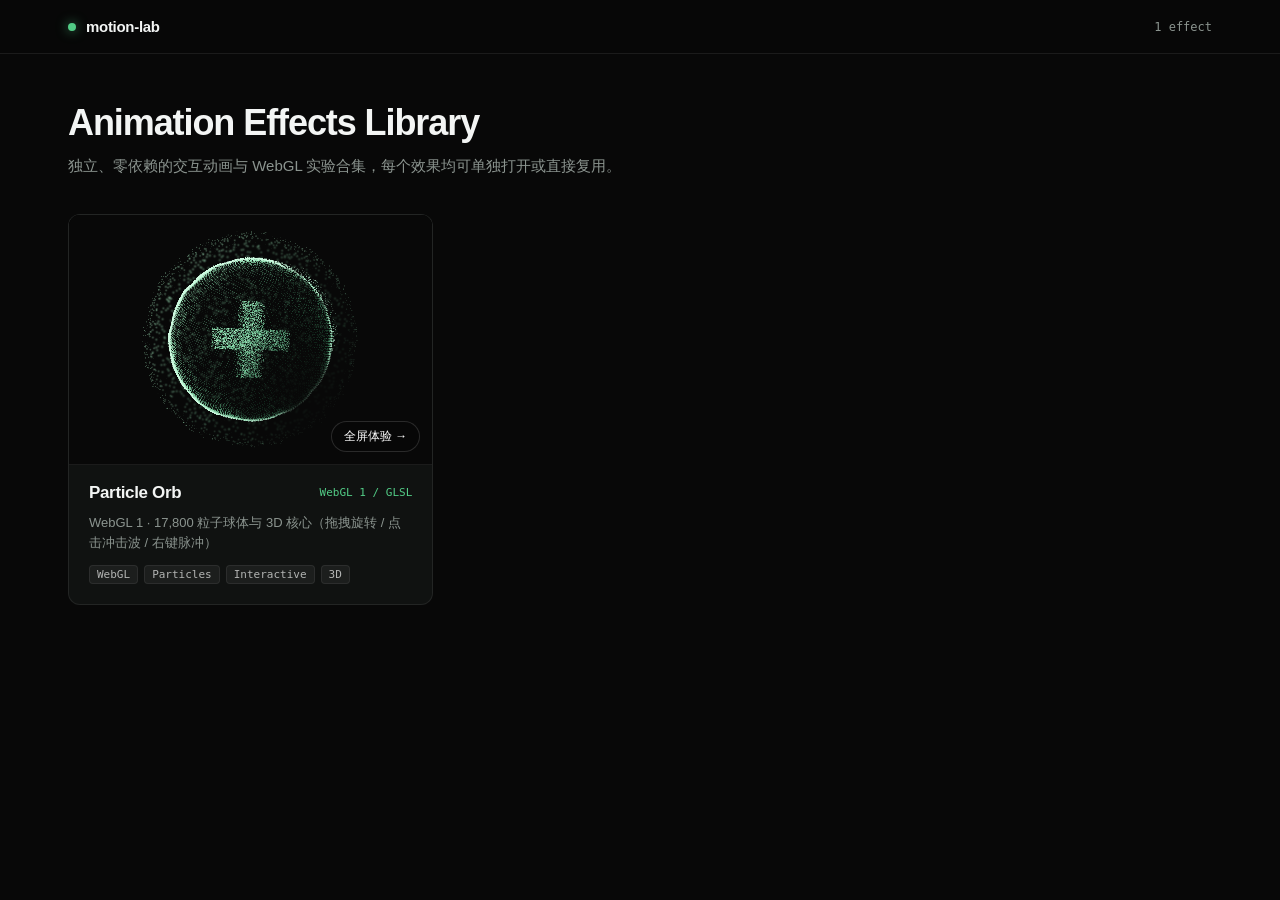
==== index.html @ 1f929dc4 "feat: initialize motion-lab with particle-orb effect" ====
<!DOCTYPE html>
<html lang="zh-CN">
<head>
  <meta charset="UTF-8" />
  <meta name="viewport" content="width=device-width, initial-scale=1.0" />
  <title>motion-lab — Animation Effects Library</title>
  <link rel="stylesheet" href="./gallery.css" />
</head>
<body>
  <header class="topbar">
    <div class="topbar-inner">
      <div class="brand">
        <span class="brand-dot" aria-hidden="true"></span>
        <span class="brand-name">motion-lab</span>
      </div>
      <div class="topbar-meta" id="effect-count">0 effects</div>
    </div>
  </header>

  <main class="container">
    <section class="intro">
      <h1>Animation Effects Library</h1>
      <p>独立、零依赖的交互动画与 WebGL 实验合集，每个效果均可单独打开或直接复用。</p>
    </section>

    <section class="grid" id="effects-grid" aria-label="Effects Gallery"></section>
  </main>

  <script src="./registry.js"></script>
  <script>
    const effects = window.MOTION_LAB_EFFECTS || [];
    const grid = document.getElementById("effects-grid");
    const countEl = document.getElementById("effect-count");

    countEl.textContent = `${effects.length} ${effects.length === 1 ? "effect" : "effects"}`;

    effects.forEach((item) => {
      const card = document.createElement("article");
      card.className = "card";
      card.style.setProperty("--accent", item.accent || "#52cc86");

      card.innerHTML = `
        <div class="card-preview">
          <iframe
            src="${item.path}"
            title="${item.title}"
            loading="lazy"
            tabindex="-1"
          ></iframe>
          <a class="card-open" href="${item.path}" title="全屏打开 ${item.title}">
            全屏体验 &rarr;
          </a>
        </div>
        <div class="card-body">
          <div class="card-head">
            <h2><a href="${item.path}">${item.title}</a></h2>
            <span class="card-tech">${item.tech}</span>
          </div>
          <p class="card-desc">${item.subtitle}</p>
          <div class="card-tags">
            ${(item.tags || []).map((t) => `<span class="tag">${t}</span>`).join("")}
          </div>
        </div>
      `;

      grid.appendChild(card);
    });
  </script>
</body>
</html>
---- gallery.css ----
:root {
  --bg: #080808;
  --surface: #101211;
  --border: rgba(255, 255, 255, 0.08);
  --border-hover: rgba(255, 255, 255, 0.2);
  --text: #f3f5f4;
  --muted: #8b948f;
  --accent: #52cc86;
}

*,
*::before,
*::after {
  box-sizing: border-box;
  margin: 0;
  padding: 0;
}

html,
body {
  min-height: 100%;
  background: var(--bg);
  color: var(--text);
  font-family: -apple-system, BlinkMacSystemFont, "Segoe UI", Roboto, sans-serif;
  -webkit-font-smoothing: antialiased;
}

.topbar {
  position: sticky;
  top: 0;
  z-index: 20;
  background: rgba(8, 8, 8, 0.82);
  backdrop-filter: blur(14px);
  -webkit-backdrop-filter: blur(14px);
  border-bottom: 1px solid var(--border);
}

.topbar-inner {
  max-width: 1200px;
  margin: 0 auto;
  padding: 18px 28px;
  display: flex;
  align-items: center;
  justify-content: space-between;
}

.brand {
  display: inline-flex;
  align-items: center;
  gap: 10px;
  font-weight: 600;
  font-size: 15px;
  letter-spacing: -0.02em;
}

.brand-dot {
  width: 8px;
  height: 8px;
  border-radius: 50%;
  background: var(--accent);
  box-shadow: 0 0 12px rgba(82, 204, 134, 0.7);
}

.topbar-meta {
  font-family: ui-monospace, SFMono-Regular, Menlo, Consolas, monospace;
  font-size: 12px;
  color: var(--muted);
}

.container {
  max-width: 1200px;
  margin: 0 auto;
  padding: 48px 28px 80px;
}

.intro {
  margin-bottom: 36px;
}

.intro h1 {
  font-size: clamp(26px, 3vw, 36px);
  font-weight: 700;
  letter-spacing: -0.03em;
  margin-bottom: 10px;
}

.intro p {
  font-size: 15px;
  color: var(--muted);
  line-height: 1.6;
}

.grid {
  display: grid;
  grid-template-columns: repeat(auto-fill, minmax(360px, 1fr));
  gap: 24px;
}

.card {
  background: var(--surface);
  border: 1px solid var(--border);
  border-radius: 12px;
  overflow: hidden;
  display: flex;
  flex-direction: column;
  transition: border-color 0.2s ease, transform 0.2s ease;
}

.card:hover {
  border-color: var(--border-hover);
  transform: translateY(-2px);
}

.card-preview {
  position: relative;
  width: 100%;
  aspect-ratio: 16 / 11;
  background: #080808;
  border-bottom: 1px solid var(--border);
  overflow: hidden;
}

.card-preview iframe {
  width: 100%;
  height: 100%;
  border: none;
  display: block;
}

.card-open {
  position: absolute;
  right: 12px;
  bottom: 12px;
  padding: 6px 12px;
  border-radius: 999px;
  background: rgba(8, 8, 8, 0.78);
  backdrop-filter: blur(8px);
  -webkit-backdrop-filter: blur(8px);
  border: 1px solid rgba(255, 255, 255, 0.14);
  color: #ffffff;
  font-size: 12px;
  font-weight: 500;
  text-decoration: none;
  transition: border-color 0.2s ease, background-color 0.2s ease;
}

.card-open:hover {
  border-color: var(--accent);
  background: rgba(16, 28, 21, 0.9);
}

.card-body {
  padding: 18px 20px 20px;
  display: flex;
  flex-direction: column;
  gap: 10px;
}

.card-head {
  display: flex;
  align-items: center;
  justify-content: space-between;
  gap: 12px;
}

.card-head h2 {
  font-size: 17px;
  font-weight: 600;
  letter-spacing: -0.02em;
}

.card-head h2 a {
  color: var(--text);
  text-decoration: none;
}

.card-head h2 a:hover {
  color: var(--accent);
}

.card-tech {
  font-family: ui-monospace, SFMono-Regular, Menlo, Consolas, monospace;
  font-size: 11px;
  color: var(--accent);
  white-space: nowrap;
}

.card-desc {
  font-size: 13px;
  color: var(--muted);
  line-height: 1.55;
}

.card-tags {
  display: flex;
  flex-wrap: wrap;
  gap: 6px;
  margin-top: 2px;
}

.tag {
  font-family: ui-monospace, SFMono-Regular, Menlo, Consolas, monospace;
  font-size: 11px;
  color: rgba(243, 245, 244, 0.7);
  background: rgba(255, 255, 255, 0.05);
  border: 1px solid rgba(255, 255, 255, 0.07);
  border-radius: 4px;
  padding: 2px 7px;
}

@media (max-width: 520px) {
  .grid {
    grid-template-columns: 1fr;
  }
}
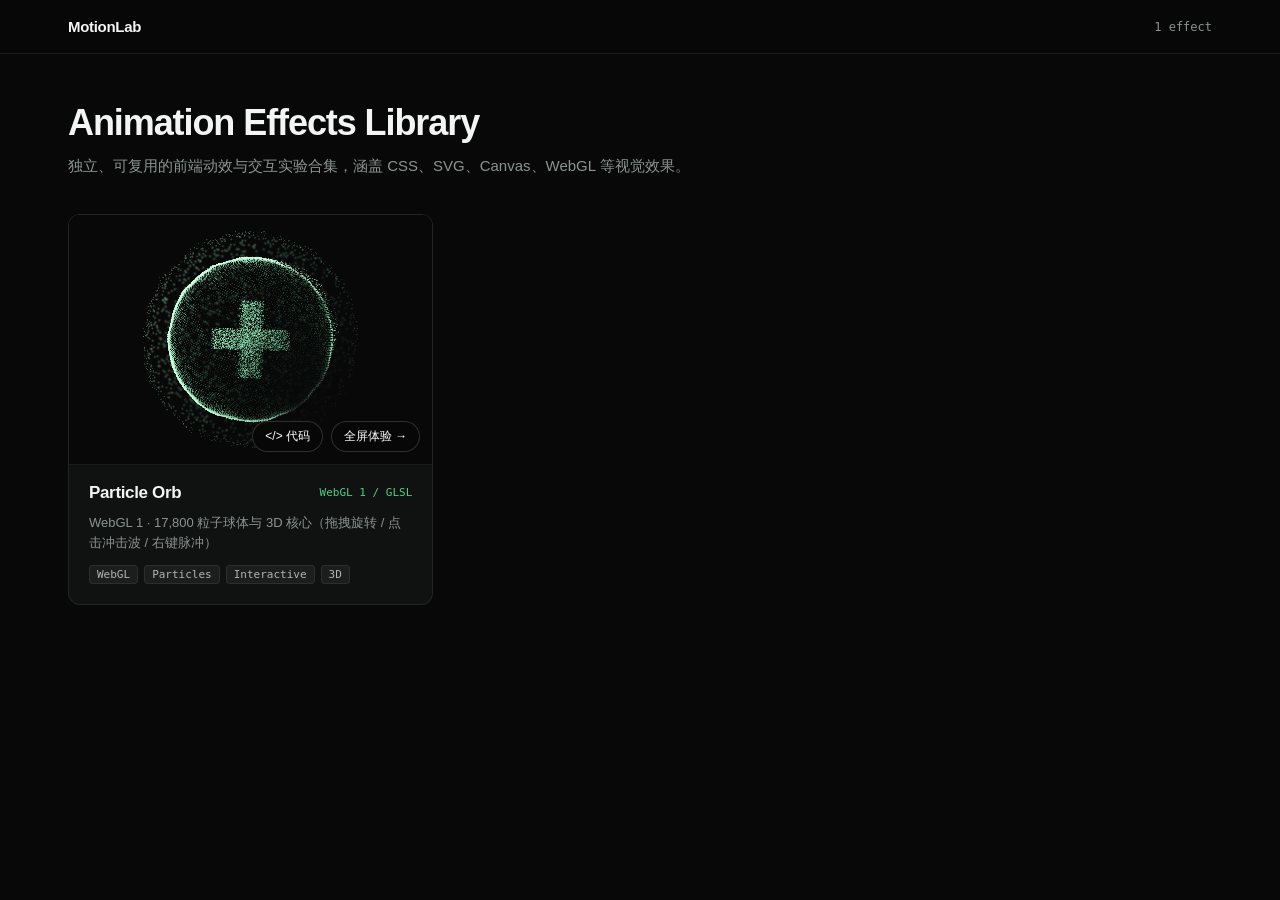
==== commit 907c59bb: "feat: add fullscreen viewer, code drawer, and MotionLab branding" ====
--- a/index.html
+++ b/index.html
@@ -3,15 +3,14 @@
 <head>
   <meta charset="UTF-8" />
   <meta name="viewport" content="width=device-width, initial-scale=1.0" />
-  <title>motion-lab — Animation Effects Library</title>
-  <link rel="stylesheet" href="./gallery.css" />
+  <title>MotionLab — Animation Effects Library</title>
+  <link rel="stylesheet" href="./gallery.css?v=3" />
 </head>
 <body>
   <header class="topbar">
     <div class="topbar-inner">
       <div class="brand">
-        <span class="brand-dot" aria-hidden="true"></span>
-        <span class="brand-name">motion-lab</span>
+        <span class="brand-name">MotionLab</span>
       </div>
       <div class="topbar-meta" id="effect-count">0 effects</div>
     </div>
@@ -20,21 +19,232 @@
   <main class="container">
     <section class="intro">
       <h1>Animation Effects Library</h1>
-      <p>独立、零依赖的交互动画与 WebGL 实验合集，每个效果均可单独打开或直接复用。</p>
+      <p>独立、可复用的前端动效与交互实验合集，涵盖 CSS、SVG、Canvas、WebGL 等视觉效果。</p>
     </section>
 
     <section class="grid" id="effects-grid" aria-label="Effects Gallery"></section>
   </main>
 
-  <script src="./registry.js"></script>
+  <!-- Fullscreen viewer overlay -->
+  <div class="viewer" id="viewer" aria-hidden="true">
+    <div class="viewer-bar">
+      <button type="button" class="viewer-btn" id="viewer-close">&larr; 返回画廊</button>
+      <span class="viewer-title" id="viewer-title"></span>
+      <div class="viewer-bar-actions">
+        <button type="button" class="viewer-btn" id="viewer-code-btn">&lt;/&gt; 代码</button>
+        <a class="viewer-btn" id="viewer-standalone" href="#" target="_blank" rel="noopener">独立页面 &nearr;</a>
+      </div>
+    </div>
+    <iframe class="viewer-frame" id="viewer-frame" title="Fullscreen Effect Preview"></iframe>
+  </div>
+
+  <!-- Slide-out source code drawer -->
+  <div class="code-backdrop" id="code-backdrop" aria-hidden="true"></div>
+  <aside class="code-drawer" id="code-drawer" aria-hidden="true">
+    <div class="code-drawer-header">
+      <div class="code-drawer-heading">
+        <span class="code-drawer-title" id="code-drawer-title">Source Code</span>
+        <span class="code-drawer-path" id="code-drawer-path"></span>
+      </div>
+      <button type="button" class="code-close-btn" id="code-close-btn" aria-label="关闭代码面板">&times;</button>
+    </div>
+
+    <div class="code-toolbar">
+      <div class="code-tabs" id="code-tabs" role="tablist"></div>
+      <button type="button" class="code-copy-btn" id="code-copy-btn">复制代码</button>
+    </div>
+
+    <div class="code-body">
+      <pre class="code-pre"><code id="code-content">Loading...</code></pre>
+    </div>
+  </aside>
+
+  <script src="./registry.js?v=3"></script>
   <script>
     const effects = window.MOTION_LAB_EFFECTS || [];
     const grid = document.getElementById("effects-grid");
     const countEl = document.getElementById("effect-count");
 
+    // Fullscreen viewer elements
+    const viewer = document.getElementById("viewer");
+    const viewerFrame = document.getElementById("viewer-frame");
+    const viewerTitle = document.getElementById("viewer-title");
+    const viewerStandalone = document.getElementById("viewer-standalone");
+    const viewerClose = document.getElementById("viewer-close");
+    const viewerCodeBtn = document.getElementById("viewer-code-btn");
+
+    // Code drawer elements
+    const codeBackdrop = document.getElementById("code-backdrop");
+    const codeDrawer = document.getElementById("code-drawer");
+    const codeDrawerTitle = document.getElementById("code-drawer-title");
+    const codeDrawerPath = document.getElementById("code-drawer-path");
+    const codeTabs = document.getElementById("code-tabs");
+    const codeCopyBtn = document.getElementById("code-copy-btn");
+    const codeCloseBtn = document.getElementById("code-close-btn");
+    const codeContent = document.getElementById("code-content");
+
+    const fileCache = new Map();
+    let activeViewerItem = null;
+    let activeCodeItem = null;
+    let currentCodeText = "";
+    let copyTimer = null;
+
     countEl.textContent = `${effects.length} ${effects.length === 1 ? "effect" : "effects"}`;
 
+    function getEntryUrl(item) {
+      return item.path.endsWith("/") ? `${item.path}index.html` : item.path;
+    }
+
+    function getBaseDir(item) {
+      return item.path.endsWith("/") ? item.path : `${item.path}/`;
+    }
+
+    function openViewer(item) {
+      activeViewerItem = item;
+      const url = getEntryUrl(item);
+      viewerTitle.textContent = item.title;
+      viewerStandalone.href = url;
+      viewerFrame.src = url;
+      viewer.classList.add("is-open");
+      viewer.setAttribute("aria-hidden", "false");
+      document.body.style.overflow = "hidden";
+    }
+
+    function closeViewer() {
+      activeViewerItem = null;
+      viewer.classList.remove("is-open");
+      viewer.setAttribute("aria-hidden", "true");
+      viewerFrame.src = "about:blank";
+      if (!codeDrawer.classList.contains("is-open")) {
+        document.body.style.overflow = "";
+      }
+    }
+
+    async function loadSourceFile(item, filename) {
+      const base = getBaseDir(item);
+      const url = `${base}${filename}`;
+      codeDrawerPath.textContent = url.replace(/^\.\//, "");
+
+      // Highlight active tab
+      codeTabs.querySelectorAll(".code-tab").forEach((btn) => {
+        const isActive = btn.dataset.file === filename;
+        btn.classList.toggle("is-active", isActive);
+        btn.setAttribute("aria-selected", String(isActive));
+      });
+
+      if (fileCache.has(url)) {
+        currentCodeText = fileCache.get(url);
+        codeContent.textContent = currentCodeText;
+        return;
+      }
+
+      codeContent.textContent = "加载中...";
+      try {
+        const res = await fetch(url, { cache: "no-store" });
+        if (!res.ok) throw new Error(`HTTP ${res.status}`);
+        const text = await res.text();
+        fileCache.set(url, text);
+        currentCodeText = text;
+        codeContent.textContent = text;
+      } catch (err) {
+        currentCodeText = "";
+        codeContent.textContent = `无法读取源码文件 (${url})：${err.message}`;
+      }
+    }
+
+    function openCodeDrawer(item) {
+      activeCodeItem = item;
+      const files = item.files && item.files.length ? item.files : ["index.html"];
+      codeDrawerTitle.textContent = item.title;
+      codeDrawer.style.setProperty("--accent", item.accent || "#52cc86");
+
+      codeTabs.innerHTML = "";
+      files.forEach((file) => {
+        const btn = document.createElement("button");
+        btn.type = "button";
+        btn.className = "code-tab";
+        btn.role = "tab";
+        btn.dataset.file = file;
+        btn.textContent = file;
+        btn.addEventListener("click", () => loadSourceFile(item, file));
+        codeTabs.appendChild(btn);
+      });
+
+      codeBackdrop.classList.add("is-open");
+      codeBackdrop.setAttribute("aria-hidden", "false");
+      codeDrawer.classList.add("is-open");
+      codeDrawer.setAttribute("aria-hidden", "false");
+      document.body.style.overflow = "hidden";
+
+      loadSourceFile(item, files[0]);
+    }
+
+    function closeCodeDrawer() {
+      codeBackdrop.classList.remove("is-open");
+      codeBackdrop.setAttribute("aria-hidden", "true");
+      codeDrawer.classList.remove("is-open");
+      codeDrawer.setAttribute("aria-hidden", "true");
+      if (!viewer.classList.contains("is-open")) {
+        document.body.style.overflow = "";
+      }
+    }
+
+    async function copyText(text) {
+      if (!text) return false;
+      if (navigator.clipboard && window.isSecureContext) {
+        try {
+          await navigator.clipboard.writeText(text);
+          return true;
+        } catch (_) {
+          // Fall through to execCommand fallback
+        }
+      }
+      const ta = document.createElement("textarea");
+      ta.value = text;
+      ta.setAttribute("readonly", "");
+      ta.style.position = "fixed";
+      ta.style.opacity = "0";
+      document.body.appendChild(ta);
+      ta.select();
+      let ok = false;
+      try {
+        ok = document.execCommand("copy");
+      } catch (_) {
+        ok = false;
+      }
+      document.body.removeChild(ta);
+      return ok;
+    }
+
+    codeCopyBtn.addEventListener("click", async () => {
+      const ok = await copyText(currentCodeText);
+      clearTimeout(copyTimer);
+      codeCopyBtn.textContent = ok ? "已复制 ✓" : "复制失败";
+      codeCopyBtn.classList.toggle("is-copied", ok);
+      copyTimer = setTimeout(() => {
+        codeCopyBtn.textContent = "复制代码";
+        codeCopyBtn.classList.remove("is-copied");
+      }, 1800);
+    });
+
+    viewerClose.addEventListener("click", closeViewer);
+    viewerCodeBtn.addEventListener("click", () => {
+      if (activeViewerItem) openCodeDrawer(activeViewerItem);
+    });
+    codeCloseBtn.addEventListener("click", closeCodeDrawer);
+    codeBackdrop.addEventListener("click", closeCodeDrawer);
+
+    window.addEventListener("keydown", (e) => {
+      if (e.key !== "Escape") return;
+      if (codeDrawer.classList.contains("is-open")) {
+        closeCodeDrawer();
+      } else if (viewer.classList.contains("is-open")) {
+        closeViewer();
+      }
+    });
+
     effects.forEach((item) => {
+      const url = getEntryUrl(item);
       const card = document.createElement("article");
       card.className = "card";
       card.style.setProperty("--accent", item.accent || "#52cc86");
@@ -42,18 +252,23 @@
       card.innerHTML = `
         <div class="card-preview">
           <iframe
-            src="${item.path}"
+            src="${url}"
             title="${item.title}"
             loading="lazy"
             tabindex="-1"
           ></iframe>
-          <a class="card-open" href="${item.path}" title="全屏打开 ${item.title}">
-            全屏体验 &rarr;
-          </a>
+          <div class="card-actions">
+            <button type="button" class="card-open card-code-btn" title="查看 ${item.title} 源码">
+              &lt;/&gt; 代码
+            </button>
+            <button type="button" class="card-open card-fullscreen-btn" title="全屏体验 ${item.title}">
+              全屏体验 &rarr;
+            </button>
+          </div>
         </div>
         <div class="card-body">
           <div class="card-head">
-            <h2><a href="${item.path}">${item.title}</a></h2>
+            <h2><a href="${url}">${item.title}</a></h2>
             <span class="card-tech">${item.tech}</span>
           </div>
           <p class="card-desc">${item.subtitle}</p>
@@ -63,6 +278,18 @@
         </div>
       `;
 
+      card.querySelector(".card-code-btn").addEventListener("click", (e) => {
+        e.preventDefault();
+        e.stopPropagation();
+        openCodeDrawer(item);
+      });
+
+      card.querySelector(".card-fullscreen-btn").addEventListener("click", (e) => {
+        e.preventDefault();
+        e.stopPropagation();
+        openViewer(item);
+      });
+
       grid.appendChild(card);
     });
   </script>
--- a/gallery.css
+++ b/gallery.css
@@ -47,18 +47,9 @@
 .brand {
   display: inline-flex;
   align-items: center;
-  gap: 10px;
   font-weight: 600;
   font-size: 15px;
   letter-spacing: -0.02em;
-}
-
-.brand-dot {
-  width: 8px;
-  height: 8px;
-  border-radius: 50%;
-  background: var(--accent);
-  box-shadow: 0 0 12px rgba(82, 204, 134, 0.7);
 }
 
 .topbar-meta {
@@ -113,6 +104,7 @@
 
 .card-preview {
   position: relative;
+  isolation: isolate;
   width: 100%;
   aspect-ratio: 16 / 11;
   background: #080808;
@@ -121,32 +113,289 @@
 }
 
 .card-preview iframe {
+  position: relative;
+  z-index: 1;
   width: 100%;
   height: 100%;
   border: none;
   display: block;
 }
 
-.card-open {
+.card-actions {
   position: absolute;
+  z-index: 10;
   right: 12px;
   bottom: 12px;
+  display: inline-flex;
+  align-items: center;
+  gap: 8px;
+}
+
+.card-open {
   padding: 6px 12px;
   border-radius: 999px;
-  background: rgba(8, 8, 8, 0.78);
+  background: rgba(8, 8, 8, 0.82);
   backdrop-filter: blur(8px);
   -webkit-backdrop-filter: blur(8px);
+  border: 1px solid rgba(255, 255, 255, 0.16);
+  color: #ffffff;
+  font-family: inherit;
+  font-size: 12px;
+  font-weight: 500;
+  cursor: pointer;
+  pointer-events: auto;
+  transition: border-color 0.2s ease, background-color 0.2s ease;
+}
+
+.card-open:hover {
+  border-color: var(--accent);
+  background: rgba(16, 28, 21, 0.92);
+}
+
+/* Fullscreen viewer overlay */
+.viewer {
+  position: fixed;
+  inset: 0;
+  z-index: 100;
+  background: #080808;
+  display: flex;
+  flex-direction: column;
+  opacity: 0;
+  pointer-events: none;
+  transition: opacity 0.2s ease;
+}
+
+.viewer.is-open {
+  opacity: 1;
+  pointer-events: auto;
+}
+
+.viewer-bar {
+  position: fixed;
+  top: 16px;
+  left: 16px;
+  right: 16px;
+  z-index: 105;
+  display: flex;
+  align-items: center;
+  justify-content: space-between;
+  pointer-events: none;
+}
+
+.viewer-bar > * {
+  pointer-events: auto;
+}
+
+.viewer-bar-actions {
+  display: inline-flex;
+  align-items: center;
+  gap: 8px;
+}
+
+.viewer-title {
+  font-size: 13px;
+  font-weight: 500;
+  color: rgba(243, 245, 244, 0.72);
+  pointer-events: none;
+}
+
+.viewer-btn {
+  padding: 7px 14px;
+  border-radius: 999px;
+  background: rgba(16, 18, 17, 0.82);
+  backdrop-filter: blur(10px);
+  -webkit-backdrop-filter: blur(10px);
   border: 1px solid rgba(255, 255, 255, 0.14);
   color: #ffffff;
+  font-family: inherit;
   font-size: 12px;
   font-weight: 500;
   text-decoration: none;
+  cursor: pointer;
   transition: border-color 0.2s ease, background-color 0.2s ease;
 }
 
-.card-open:hover {
+.viewer-btn:hover {
   border-color: var(--accent);
-  background: rgba(16, 28, 21, 0.9);
+  background: rgba(16, 28, 21, 0.92);
+}
+
+.viewer-frame {
+  width: 100%;
+  height: 100%;
+  border: none;
+  display: block;
+}
+
+/* Slide-out source code drawer */
+.code-backdrop {
+  position: fixed;
+  inset: 0;
+  z-index: 115;
+  background: rgba(0, 0, 0, 0.52);
+  opacity: 0;
+  pointer-events: none;
+  transition: opacity 0.22s ease;
+}
+
+.code-backdrop.is-open {
+  opacity: 1;
+  pointer-events: auto;
+}
+
+.code-drawer {
+  position: fixed;
+  top: 0;
+  right: 0;
+  bottom: 0;
+  width: min(700px, 94vw);
+  z-index: 120;
+  background: rgba(12, 14, 13, 0.96);
+  backdrop-filter: blur(18px);
+  -webkit-backdrop-filter: blur(18px);
+  border-left: 1px solid var(--border);
+  display: flex;
+  flex-direction: column;
+  transform: translateX(100%);
+  transition: transform 0.26s cubic-bezier(0.22, 1, 0.36, 1);
+}
+
+.code-drawer.is-open {
+  transform: translateX(0);
+}
+
+.code-drawer-header {
+  display: flex;
+  align-items: center;
+  justify-content: space-between;
+  gap: 12px;
+  padding: 16px 20px;
+  border-bottom: 1px solid var(--border);
+}
+
+.code-drawer-heading {
+  display: flex;
+  flex-direction: column;
+  gap: 2px;
+  min-width: 0;
+}
+
+.code-drawer-title {
+  font-size: 15px;
+  font-weight: 600;
+  color: var(--text);
+}
+
+.code-drawer-path {
+  font-family: ui-monospace, SFMono-Regular, Menlo, Consolas, monospace;
+  font-size: 11px;
+  color: var(--muted);
+  overflow: hidden;
+  text-overflow: ellipsis;
+  white-space: nowrap;
+}
+
+.code-close-btn {
+  width: 30px;
+  height: 30px;
+  border-radius: 6px;
+  border: 1px solid transparent;
+  background: transparent;
+  color: var(--muted);
+  font-size: 20px;
+  line-height: 1;
+  cursor: pointer;
+  display: inline-flex;
+  align-items: center;
+  justify-content: center;
+  transition: color 0.15s ease, background-color 0.15s ease;
+}
+
+.code-close-btn:hover {
+  color: #ffffff;
+  background: rgba(255, 255, 255, 0.06);
+}
+
+.code-toolbar {
+  display: flex;
+  align-items: center;
+  justify-content: space-between;
+  gap: 12px;
+  padding: 10px 20px;
+  border-bottom: 1px solid var(--border);
+  background: rgba(255, 255, 255, 0.02);
+}
+
+.code-tabs {
+  display: flex;
+  align-items: center;
+  gap: 6px;
+  overflow-x: auto;
+}
+
+.code-tab {
+  padding: 5px 11px;
+  border-radius: 6px;
+  border: 1px solid transparent;
+  background: transparent;
+  color: var(--muted);
+  font-family: ui-monospace, SFMono-Regular, Menlo, Consolas, monospace;
+  font-size: 12px;
+  cursor: pointer;
+  white-space: nowrap;
+  transition: color 0.15s ease, background-color 0.15s ease, border-color 0.15s ease;
+}
+
+.code-tab:hover {
+  color: var(--text);
+  background: rgba(255, 255, 255, 0.04);
+}
+
+.code-tab.is-active {
+  color: var(--accent);
+  background: rgba(82, 204, 134, 0.1);
+  border-color: rgba(82, 204, 134, 0.32);
+}
+
+.code-copy-btn {
+  padding: 5px 12px;
+  border-radius: 6px;
+  border: 1px solid rgba(255, 255, 255, 0.14);
+  background: rgba(255, 255, 255, 0.05);
+  color: var(--text);
+  font-family: inherit;
+  font-size: 12px;
+  font-weight: 500;
+  cursor: pointer;
+  white-space: nowrap;
+  transition: border-color 0.15s ease, background-color 0.15s ease, color 0.15s ease;
+}
+
+.code-copy-btn:hover {
+  border-color: var(--accent);
+  background: rgba(82, 204, 134, 0.14);
+}
+
+.code-copy-btn.is-copied {
+  color: #080808;
+  background: var(--accent);
+  border-color: var(--accent);
+}
+
+.code-body {
+  flex: 1;
+  overflow: auto;
+  padding: 16px 20px 24px;
+}
+
+.code-pre {
+  margin: 0;
+  font-family: ui-monospace, SFMono-Regular, Menlo, Consolas, monospace;
+  font-size: 12.5px;
+  line-height: 1.65;
+  color: #dbe3df;
+  tab-size: 2;
+  white-space: pre;
 }
 
 .card-body {
